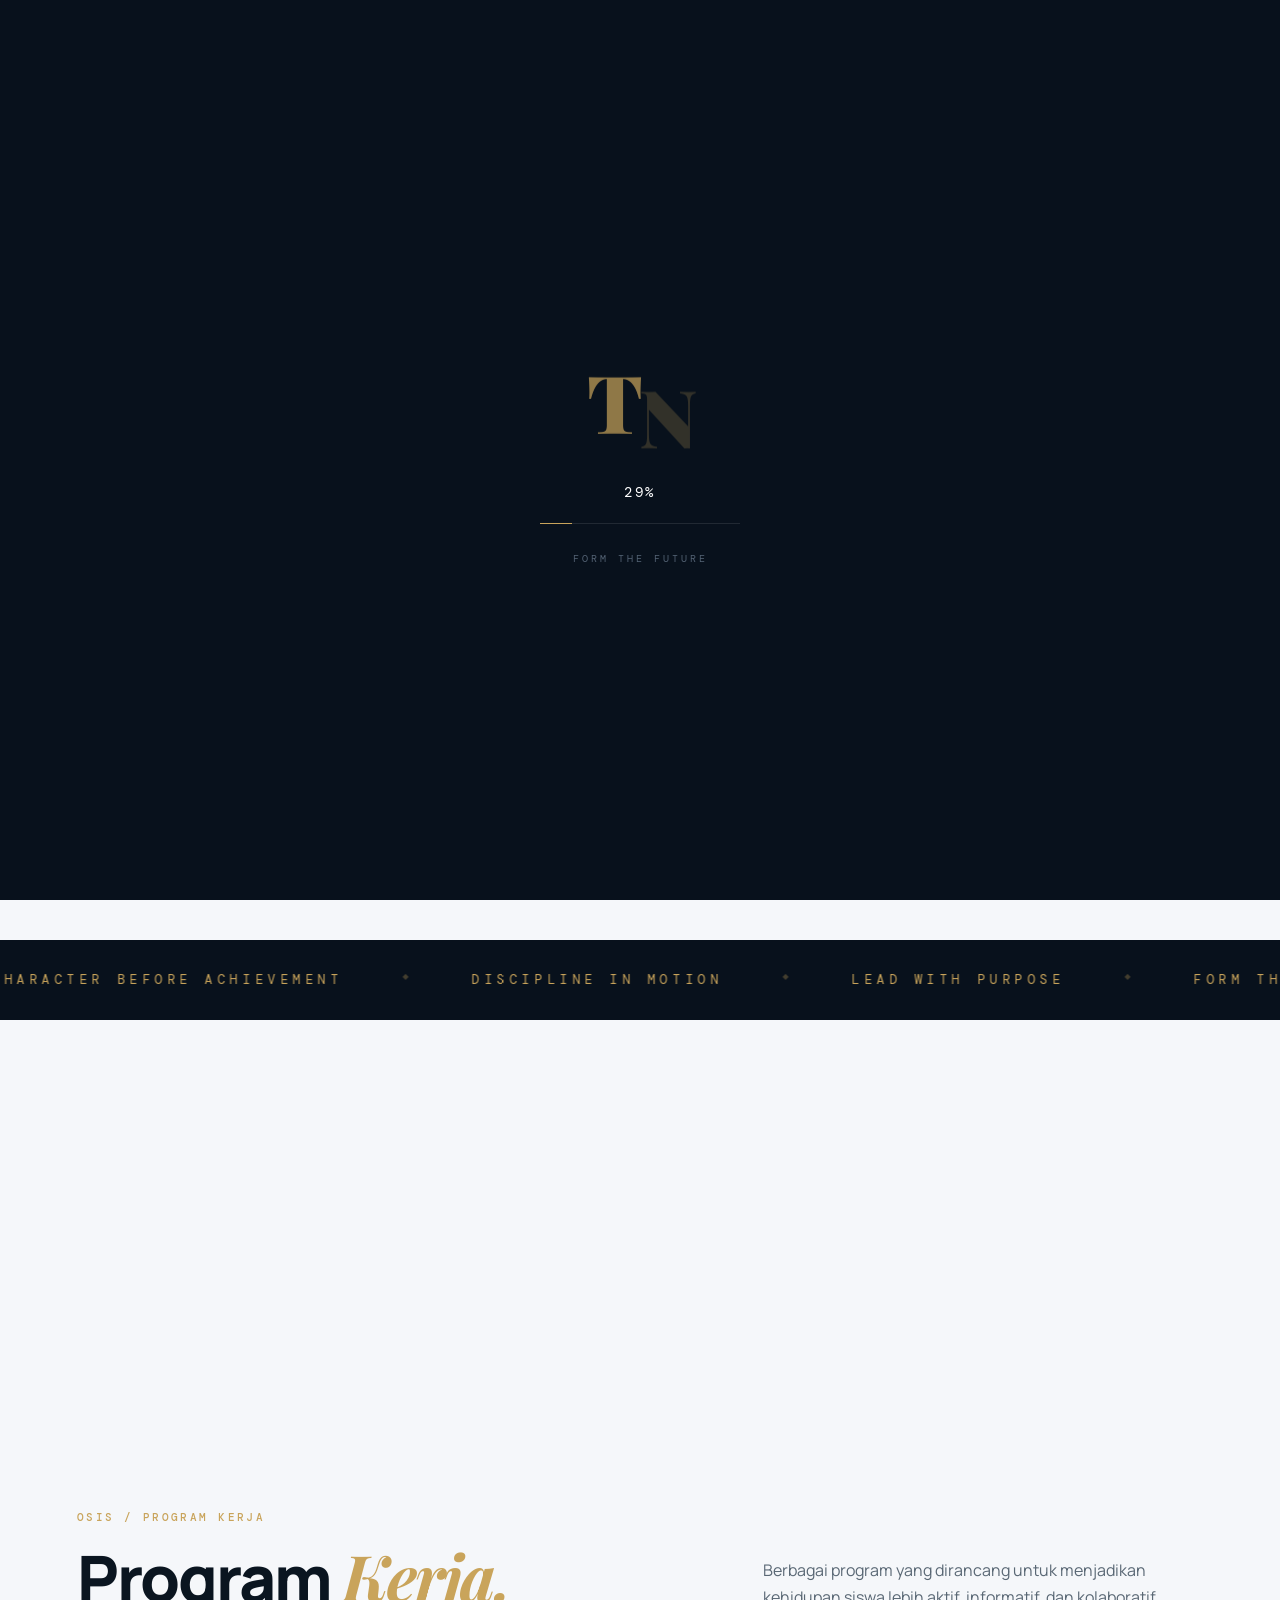
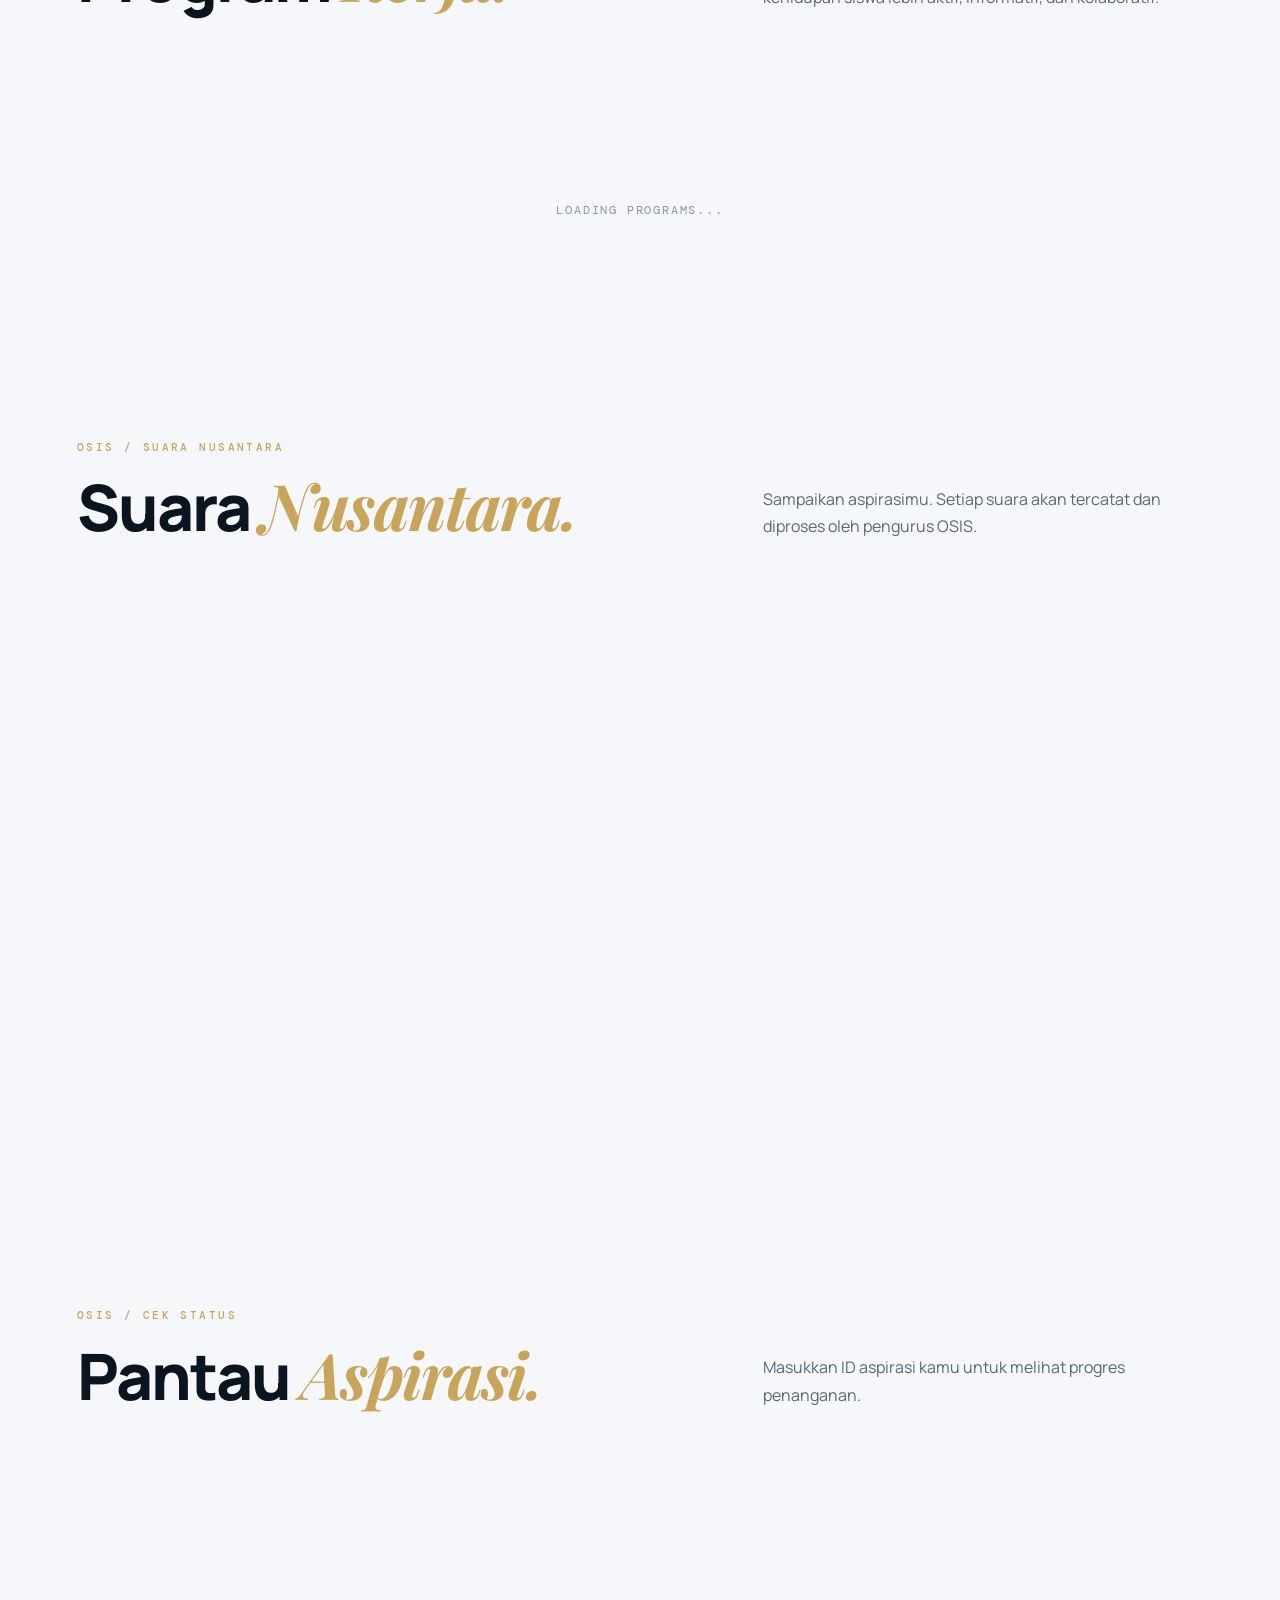
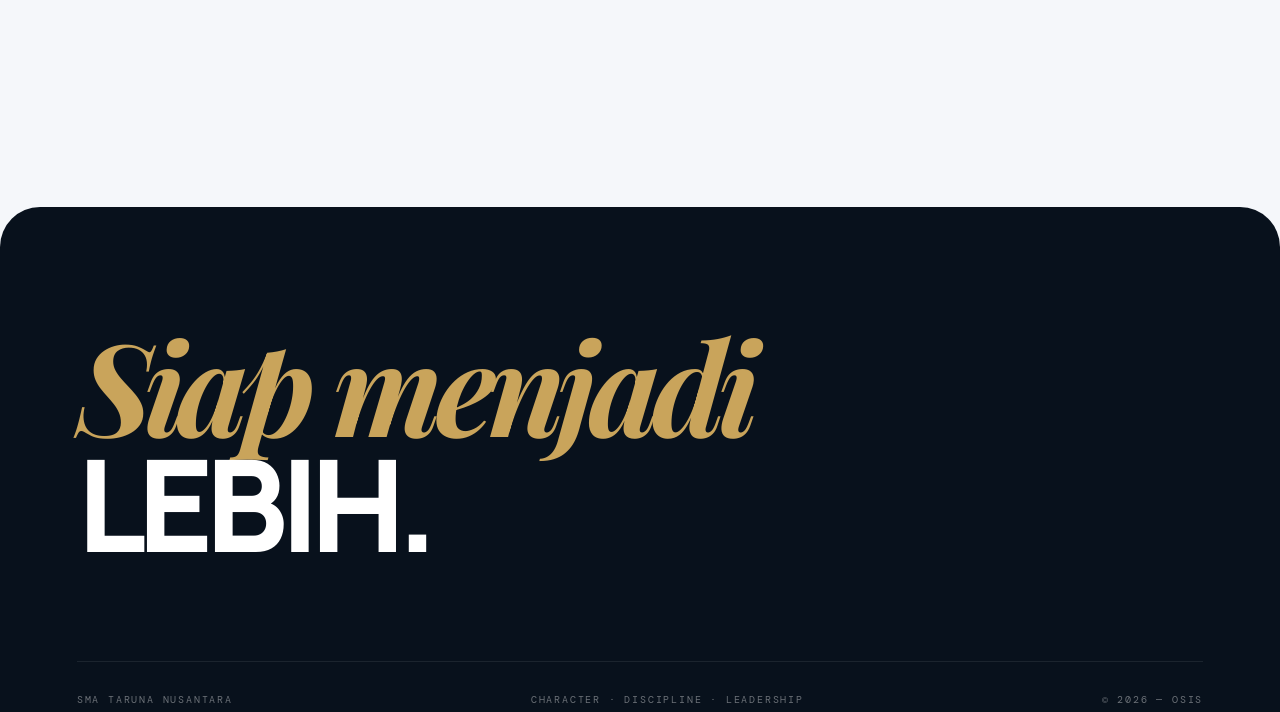
==== index.html @ 8be2ec28 "Create index.html" ====
<!DOCTYPE html>
<html>
<head>
  <meta charset="UTF-8">
  <meta http-equiv="refresh" content="0; url=frontend/">
  <title>SMA Taruna Nusantara</title>
</head>
<body>
  <p>Memuat... <a href="frontend/">Klik di sini kalau tidak otomatis.</a></p>
</body>
</html>
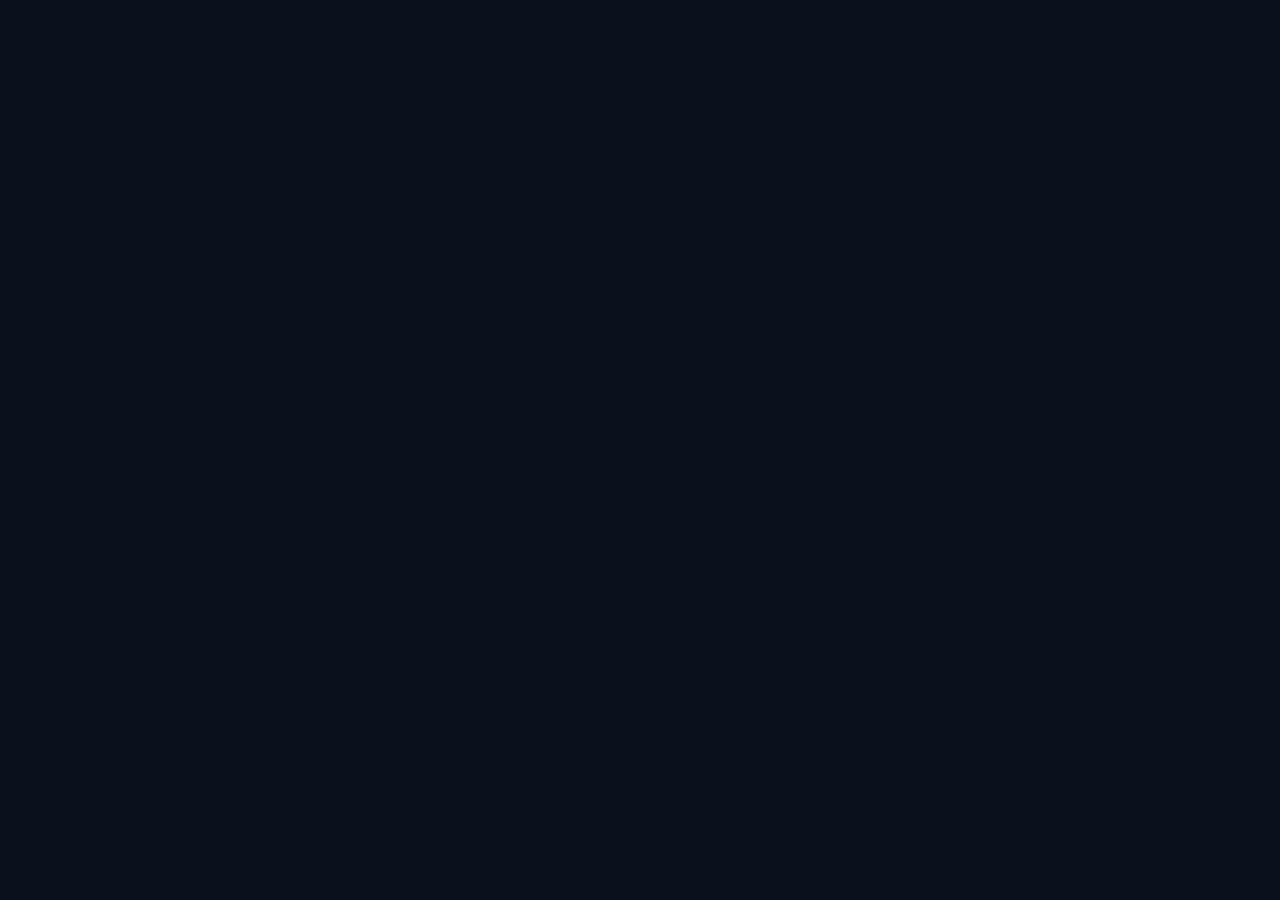
==== commit 107c882d: "Fix redirect + struktur HTML" ====
--- a/index.html
+++ b/index.html
@@ -1,11 +1,150 @@
 <!DOCTYPE html>
-<html>
+<html lang="id">
 <head>
   <meta charset="UTF-8">
-  <meta http-equiv="refresh" content="0; url=frontend/">
+  <meta name="viewport" content="width=device-width, initial-scale=1.0">
   <title>SMA Taruna Nusantara</title>
+  <link href="https://fonts.googleapis.com/css2?family=DM+Mono:wght@400;500&family=Playfair+Display:ital,wght@0,700;0,900;1,700&display=swap" rel="stylesheet">
+  <style>
+    * { margin: 0; padding: 0; box-sizing: border-box; }
+
+    body {
+      background: #08111C;
+      color: #C9A45B;
+      font-family: 'DM Mono', monospace;
+      min-height: 100vh;
+      display: grid;
+      place-items: center;
+      overflow: hidden;
+    }
+
+    /* Grid background */
+    body::before {
+      content: '';
+      position: fixed;
+      inset: 0;
+      background-image:
+        linear-gradient(rgba(201,164,91,0.06) 1px, transparent 1px),
+        linear-gradient(90deg, rgba(201,164,91,0.06) 1px, transparent 1px);
+      background-size: 60px 60px;
+      mask-image: radial-gradient(ellipse at center, black 30%, transparent 80%);
+      -webkit-mask-image: radial-gradient(ellipse at center, black 30%, transparent 80%);
+      pointer-events: none;
+    }
+
+    /* Glow */
+    body::after {
+      content: '';
+      position: fixed;
+      top: 50%; left: 50%;
+      width: 600px; height: 600px;
+      transform: translate(-50%, -50%);
+      background: radial-gradient(circle, rgba(201,164,91,0.15) 0%, transparent 70%);
+      pointer-events: none;
+      animation: glowPulse 4s ease-in-out infinite;
+    }
+
+    @keyframes glowPulse {
+      0%, 100% { opacity: 0.5; transform: translate(-50%, -50%) scale(1); }
+      50% { opacity: 1; transform: translate(-50%, -50%) scale(1.15); }
+    }
+
+    .redirect-wrap {
+      position: relative;
+      z-index: 2;
+      text-align: center;
+    }
+
+    .logo-tn {
+      font-family: 'Playfair Display', serif;
+      font-size: 80px;
+      font-weight: 900;
+      font-style: italic;
+      color: #C9A45B;
+      letter-spacing: -0.05em;
+      line-height: 1;
+      margin-bottom: 40px;
+      opacity: 0;
+      transform: translateY(30px) scale(0.9);
+      animation: logoReveal 0.9s cubic-bezier(0.2, 0.8, 0.1, 1) 0.1s forwards;
+    }
+
+    @keyframes logoReveal {
+      to {
+        opacity: 1;
+        transform: translateY(0) scale(1);
+      }
+    }
+
+    .loader-bar {
+      width: 200px;
+      height: 2px;
+      background: rgba(255,255,255,0.08);
+      margin: 0 auto 20px;
+      overflow: hidden;
+      border-radius: 2px;
+    }
+
+    .loader-bar-fill {
+      height: 100%;
+      width: 0%;
+      background: linear-gradient(90deg, #C9A45B, #E0B86A);
+      border-radius: 2px;
+      animation: loadProgress 1.2s cubic-bezier(0.4, 0, 0.2, 1) forwards;
+    }
+
+    @keyframes loadProgress {
+      to { width: 100%; }
+    }
+
+    .redirect-text {
+      font-size: 10px;
+      letter-spacing: 0.3em;
+      color: rgba(255,255,255,0.4);
+      opacity: 0;
+      animation: fadeUp 0.6s ease 0.5s forwards;
+    }
+
+    @keyframes fadeUp {
+      to { opacity: 1; }
+    }
+
+    /* Fade out seluruh halaman sebelum redirect */
+    .fade-out {
+      animation: pageFadeOut 0.4s ease forwards;
+    }
+
+    @keyframes pageFadeOut {
+      to {
+        opacity: 0;
+        transform: scale(0.98);
+      }
+    }
+
+    body {
+      transition: opacity 0.4s ease;
+    }
+  </style>
 </head>
 <body>
-  <p>Memuat... <a href="frontend/">Klik di sini kalau tidak otomatis.</a></p>
+  <div class="redirect-wrap" id="wrap">
+    <div class="logo-tn">TN</div>
+    <div class="loader-bar">
+      <div class="loader-bar-fill"></div>
+    </div>
+    <div class="redirect-text">MEMUAT PORTAL SISWA...</div>
+  </div>
+
+  <script>
+    // Tunggu 1.4 detik biar animasi selesai, lalu fade out + redirect
+    setTimeout(() => {
+      document.getElementById("wrap").classList.add("fade-out");
+      document.body.style.opacity = "0";
+
+      setTimeout(() => {
+        window.location.href = "frontend/";
+      }, 400);
+    }, 1400);
+  </script>
 </body>
 </html>
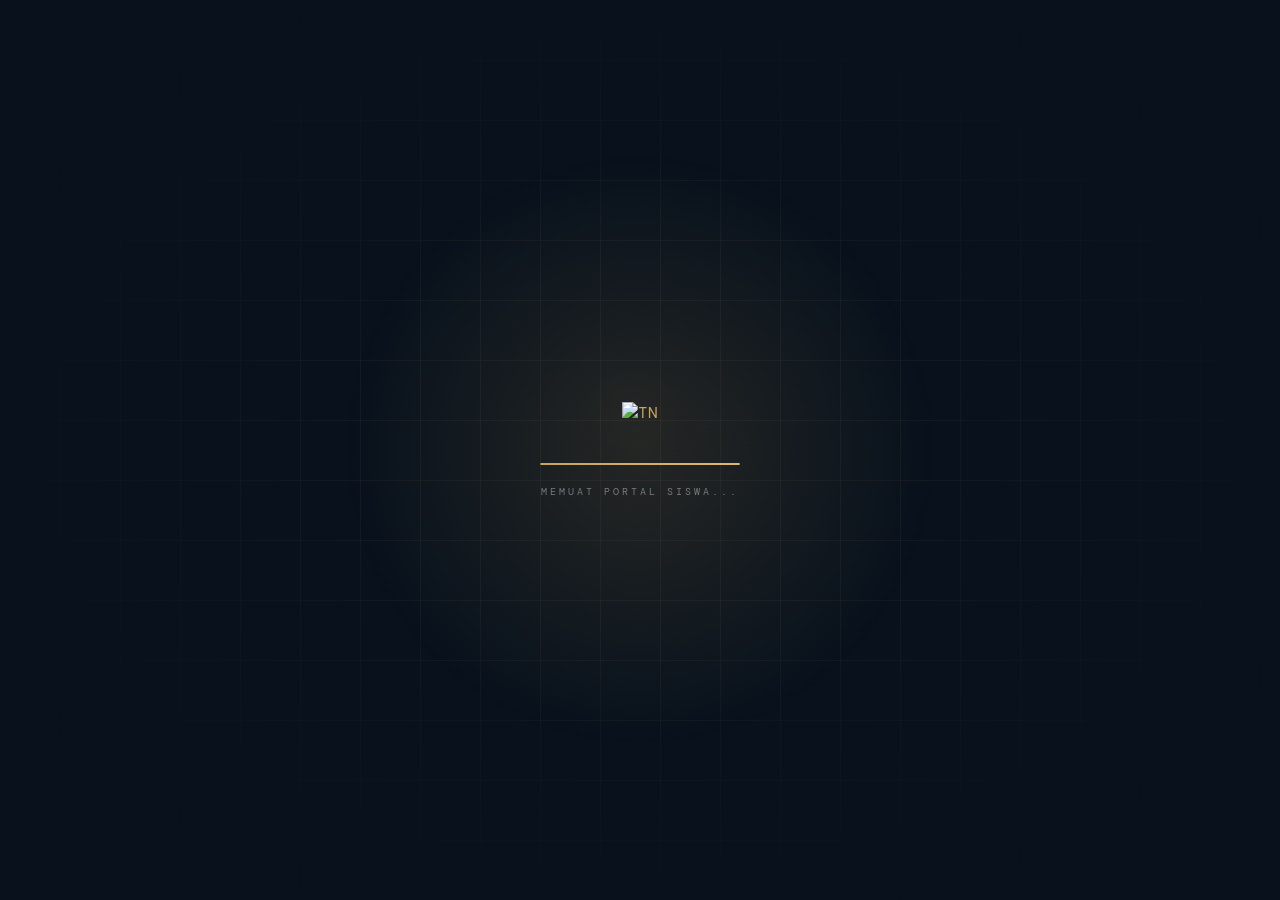
==== commit e7e0e75b: "UpdateLogo Allpages" ====
--- a/index.html
+++ b/index.html
@@ -124,11 +124,26 @@
     body {
       transition: opacity 0.4s ease;
     }
+
+.logo-tn-img {
+  width: 100px;
+  height: 100px;
+  object-fit: contain;
+  margin-bottom: 40px;
+  opacity: 0;
+  transform: translateY(30px) scale(0.9);
+  animation: logoReveal 0.9s cubic-bezier(0.2, 0.8, 0.1, 1) 0.1s forwards;
+  filter: drop-shadow(0 0 30px rgba(201, 164, 91, 0.4));
+}
+
+@keyframes logoReveal {
+  to { opacity: 1; transform: translateY(0) scale(1); }
+}
   </style>
 </head>
 <body>
   <div class="redirect-wrap" id="wrap">
-    <div class="logo-tn">TN</div>
+    <img src="../web-sma-tn-by-osis/assests/icons/logo-tn.png" alt="TN" class="logo-tn-img">
     <div class="loader-bar">
       <div class="loader-bar-fill"></div>
     </div>
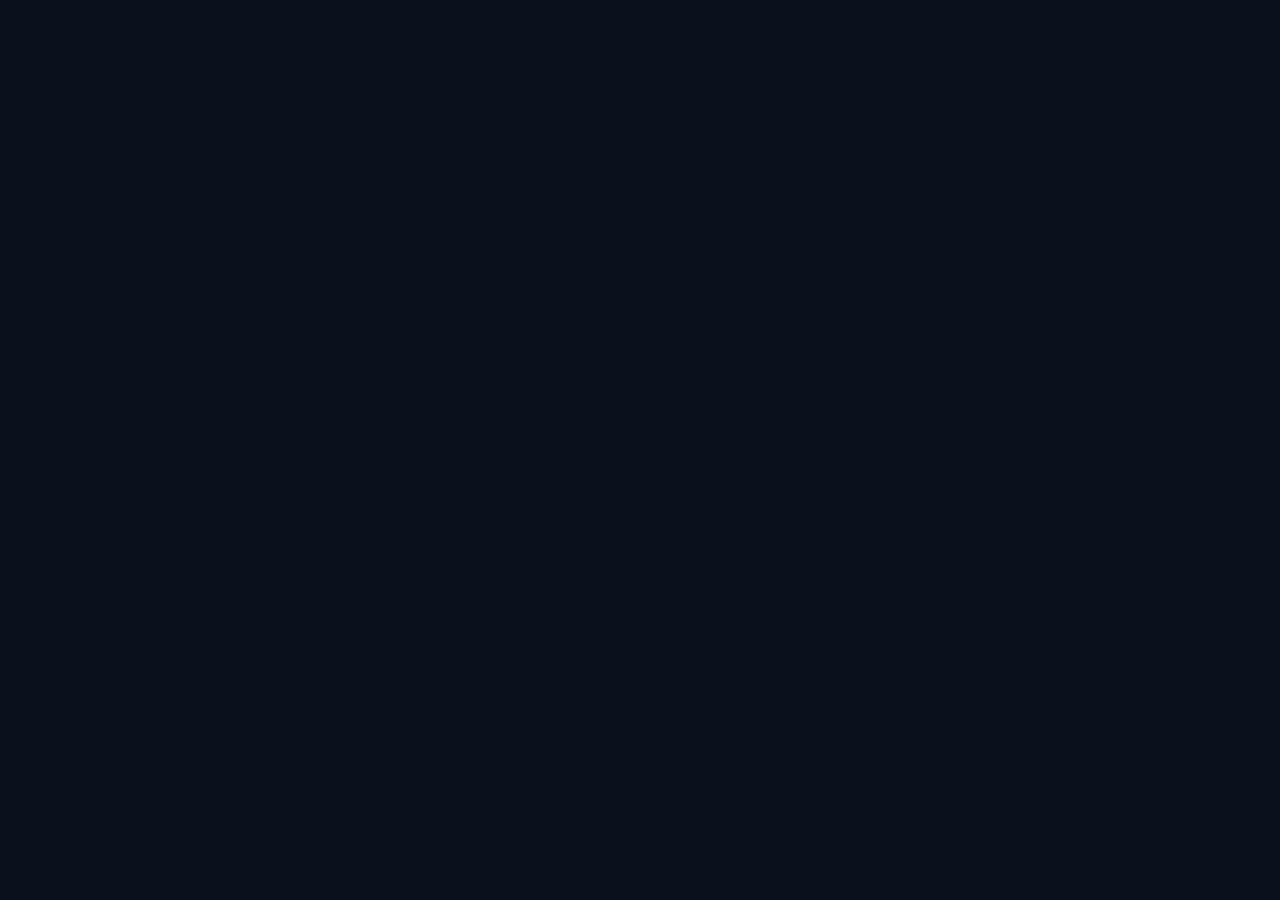
==== commit ca5b5604: "full error repaired" ====
--- a/index.html
+++ b/index.html
@@ -16,6 +16,7 @@
       display: grid;
       place-items: center;
       overflow: hidden;
+      transition: opacity 0.4s ease;
     }
 
     /* Grid background */
@@ -55,25 +56,19 @@
       text-align: center;
     }
 
-    .logo-tn {
-      font-family: 'Playfair Display', serif;
-      font-size: 80px;
-      font-weight: 900;
-      font-style: italic;
-      color: #C9A45B;
-      letter-spacing: -0.05em;
-      line-height: 1;
+    .logo-tn-img {
+      width: 100px;
+      height: 100px;
+      object-fit: contain;
       margin-bottom: 40px;
       opacity: 0;
       transform: translateY(30px) scale(0.9);
       animation: logoReveal 0.9s cubic-bezier(0.2, 0.8, 0.1, 1) 0.1s forwards;
+      filter: drop-shadow(0 0 30px rgba(201, 164, 91, 0.4));
     }
 
     @keyframes logoReveal {
-      to {
-        opacity: 1;
-        transform: translateY(0) scale(1);
-      }
+      to { opacity: 1; transform: translateY(0) scale(1); }
     }
 
     .loader-bar {
@@ -109,41 +104,18 @@
       to { opacity: 1; }
     }
 
-    /* Fade out seluruh halaman sebelum redirect */
     .fade-out {
       animation: pageFadeOut 0.4s ease forwards;
     }
 
     @keyframes pageFadeOut {
-      to {
-        opacity: 0;
-        transform: scale(0.98);
-      }
+      to { opacity: 0; transform: scale(0.98); }
     }
-
-    body {
-      transition: opacity 0.4s ease;
-    }
-
-.logo-tn-img {
-  width: 100px;
-  height: 100px;
-  object-fit: contain;
-  margin-bottom: 40px;
-  opacity: 0;
-  transform: translateY(30px) scale(0.9);
-  animation: logoReveal 0.9s cubic-bezier(0.2, 0.8, 0.1, 1) 0.1s forwards;
-  filter: drop-shadow(0 0 30px rgba(201, 164, 91, 0.4));
-}
-
-@keyframes logoReveal {
-  to { opacity: 1; transform: translateY(0) scale(1); }
-}
   </style>
 </head>
 <body>
   <div class="redirect-wrap" id="wrap">
-    <img src="../web-sma-tn-by-osis/assests/icons/logo-tn.png" alt="TN" class="logo-tn-img">
+    <img src="assets/icons/logo-tn.png" alt="TN" class="logo-tn-img">
     <div class="loader-bar">
       <div class="loader-bar-fill"></div>
     </div>
@@ -151,7 +123,6 @@
   </div>
 
   <script>
-    // Tunggu 1.4 detik biar animasi selesai, lalu fade out + redirect
     setTimeout(() => {
       document.getElementById("wrap").classList.add("fade-out");
       document.body.style.opacity = "0";
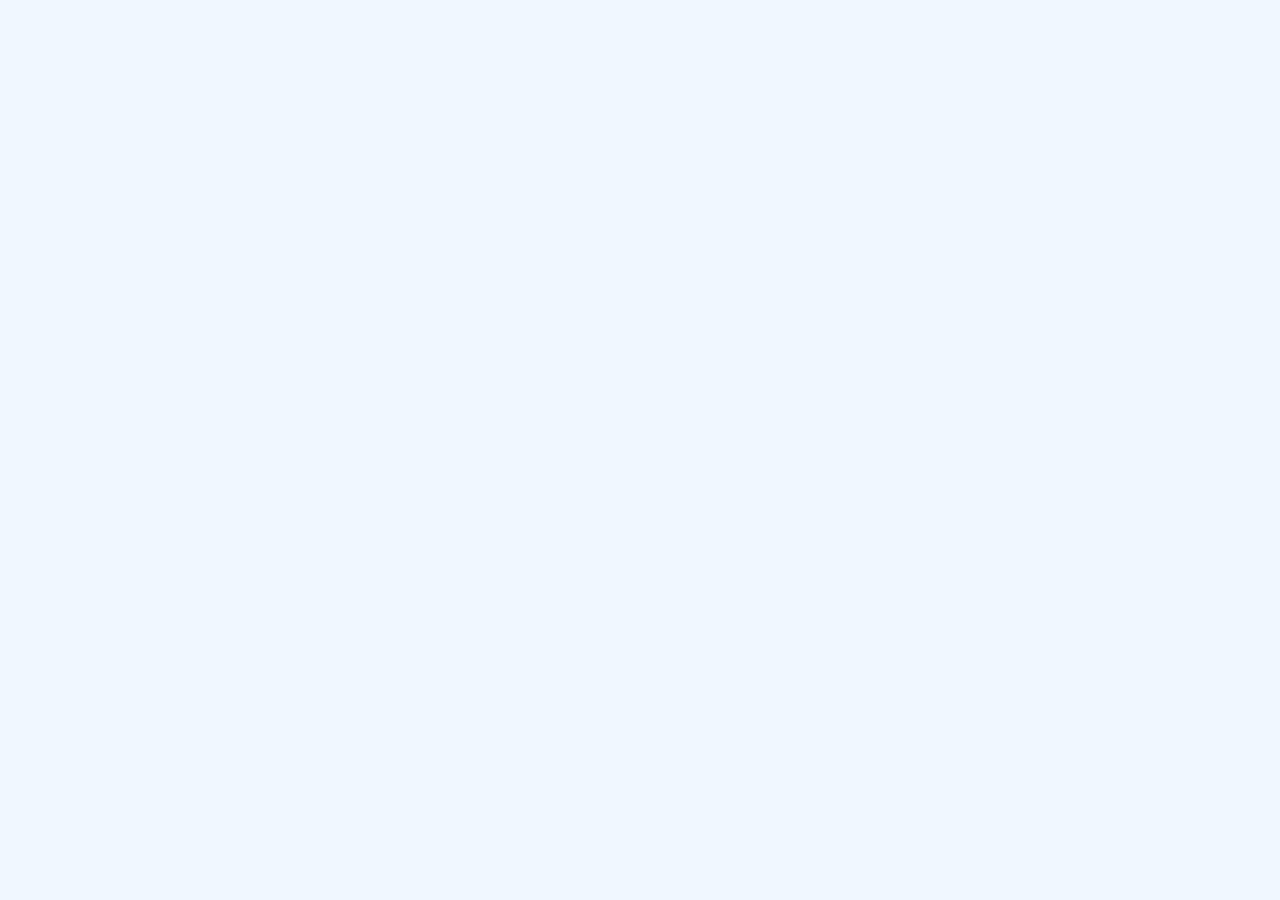
==== commit 7de0fa08: "letsgo" ====
--- a/index.html
+++ b/index.html
@@ -4,13 +4,14 @@
   <meta charset="UTF-8">
   <meta name="viewport" content="width=device-width, initial-scale=1.0">
   <title>SMA Taruna Nusantara</title>
-  <link href="https://fonts.googleapis.com/css2?family=DM+Mono:wght@400;500&family=Playfair+Display:ital,wght@0,700;0,900;1,700&display=swap" rel="stylesheet">
+  <link rel="icon" type="image/png" href="assets/icons/logo-tn.png">
+  <link href="https://fonts.googleapis.com/css2?family=DM+Mono:wght@400;500&family=Epilogue:wght@900&family=Playfair+Display:ital,wght@0,700;0,900;1,700&display=swap" rel="stylesheet">
   <style>
     * { margin: 0; padding: 0; box-sizing: border-box; }
 
     body {
-      background: #08111C;
-      color: #C9A45B;
+      background: #f0f7ff;
+      color: #0a2540;
       font-family: 'DM Mono', monospace;
       min-height: 100vh;
       display: grid;
@@ -19,28 +20,28 @@
       transition: opacity 0.4s ease;
     }
 
-    /* Grid background */
+    /* Grid background biru */
     body::before {
       content: '';
       position: fixed;
       inset: 0;
       background-image:
-        linear-gradient(rgba(201,164,91,0.06) 1px, transparent 1px),
-        linear-gradient(90deg, rgba(201,164,91,0.06) 1px, transparent 1px);
+        linear-gradient(rgba(37, 99, 235, 0.06) 1px, transparent 1px),
+        linear-gradient(90deg, rgba(37, 99, 235, 0.06) 1px, transparent 1px);
       background-size: 60px 60px;
       mask-image: radial-gradient(ellipse at center, black 30%, transparent 80%);
       -webkit-mask-image: radial-gradient(ellipse at center, black 30%, transparent 80%);
       pointer-events: none;
     }
 
-    /* Glow */
+    /* Glow biru */
     body::after {
       content: '';
       position: fixed;
       top: 50%; left: 50%;
-      width: 600px; height: 600px;
+      width: 700px; height: 700px;
       transform: translate(-50%, -50%);
-      background: radial-gradient(circle, rgba(201,164,91,0.15) 0%, transparent 70%);
+      background: radial-gradient(circle, rgba(37, 99, 235, 0.15) 0%, transparent 70%);
       pointer-events: none;
       animation: glowPulse 4s ease-in-out infinite;
     }
@@ -54,17 +55,21 @@
       position: relative;
       z-index: 2;
       text-align: center;
+      display: flex;
+      flex-direction: column;
+      align-items: center;
     }
 
     .logo-tn-img {
-      width: 100px;
-      height: 100px;
+      width: 200px;
+      height: 200px;
       object-fit: contain;
-      margin-bottom: 40px;
+      margin-bottom: 48px;
       opacity: 0;
-      transform: translateY(30px) scale(0.9);
-      animation: logoReveal 0.9s cubic-bezier(0.2, 0.8, 0.1, 1) 0.1s forwards;
-      filter: drop-shadow(0 0 30px rgba(201, 164, 91, 0.4));
+      transform: translateY(30px) scale(0.85);
+      animation: logoReveal 1s cubic-bezier(0.2, 0.8, 0.1, 1) 0.1s forwards;
+      filter: drop-shadow(0 25px 60px rgba(37, 99, 235, 0.4));
+      border-radius: 50%;
     }
 
     @keyframes logoReveal {
@@ -72,19 +77,19 @@
     }
 
     .loader-bar {
-      width: 200px;
-      height: 2px;
-      background: rgba(255,255,255,0.08);
-      margin: 0 auto 20px;
+      width: 240px;
+      height: 3px;
+      background: rgba(37, 99, 235, 0.15);
+      margin: 0 auto 24px;
       overflow: hidden;
-      border-radius: 2px;
+      border-radius: 3px;
     }
 
     .loader-bar-fill {
       height: 100%;
       width: 0%;
-      background: linear-gradient(90deg, #C9A45B, #E0B86A);
-      border-radius: 2px;
+      background: linear-gradient(90deg, #2563eb, #60a5fa);
+      border-radius: 3px;
       animation: loadProgress 1.2s cubic-bezier(0.4, 0, 0.2, 1) forwards;
     }
 
@@ -93,9 +98,9 @@
     }
 
     .redirect-text {
-      font-size: 10px;
+      font-size: 11px;
       letter-spacing: 0.3em;
-      color: rgba(255,255,255,0.4);
+      color: #4a5568;
       opacity: 0;
       animation: fadeUp 0.6s ease 0.5s forwards;
     }
@@ -127,6 +132,9 @@
       document.getElementById("wrap").classList.add("fade-out");
       document.body.style.opacity = "0";
 
+      // Flag supaya frontend skip loader (biar nggak double loader)
+      sessionStorage.setItem("from_redirect", "true");
+
       setTimeout(() => {
         window.location.href = "frontend/";
       }, 400);
